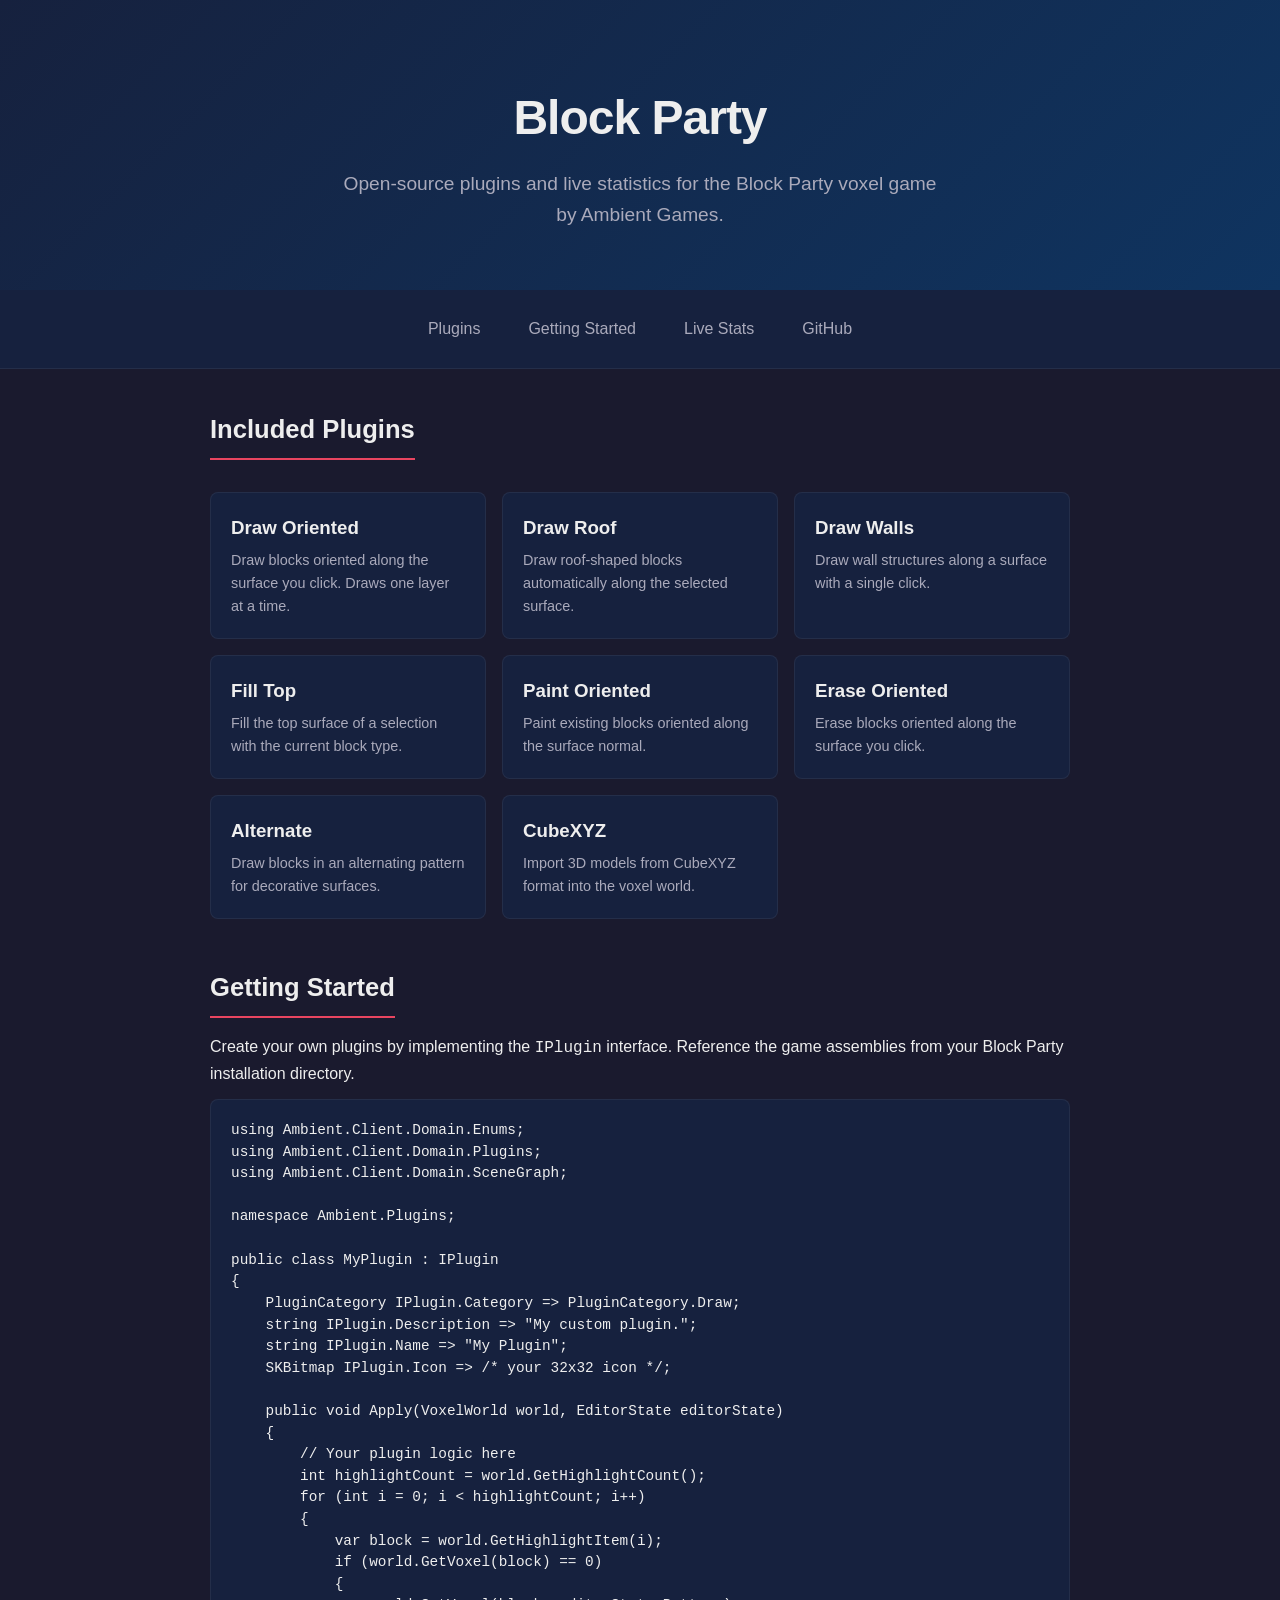
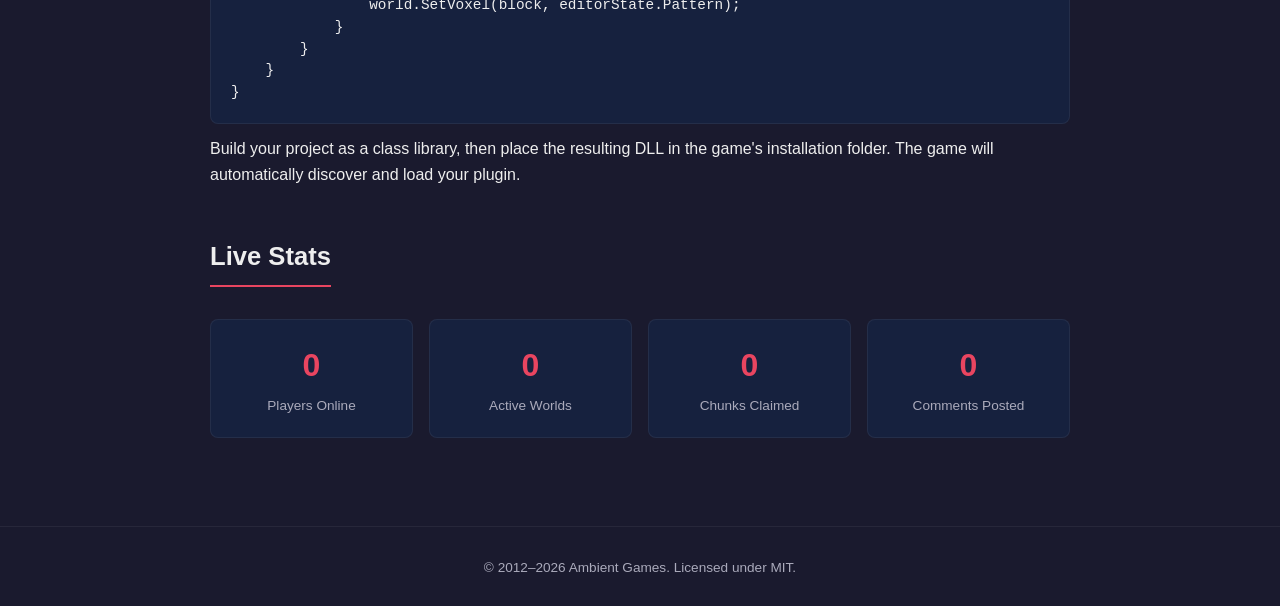
==== docs/index.html @ 3ad55724 "Initial commit - Block Party plugins and GitHub Pages site" ====
<!DOCTYPE html>
<html lang="en">
<head>
    <meta charset="UTF-8">
    <meta name="viewport" content="width=device-width, initial-scale=1.0">
    <title>Block Party - Plugins &amp; Stats</title>
    <link rel="stylesheet" href="css/style.css">
</head>
<body>

<div class="hero">
    <h1>Block Party</h1>
    <p>Open-source plugins and live statistics for the Block Party voxel game by Ambient Games.</p>
</div>

<nav>
    <a href="#plugins">Plugins</a>
    <a href="#getting-started">Getting Started</a>
    <a href="#stats">Live Stats</a>
    <a href="https://github.com/AmbientGames/BlockParty">GitHub</a>
</nav>

<div class="container">

    <section id="plugins">
        <h2>Included Plugins</h2>
        <div class="plugin-grid">
            <div class="plugin-card">
                <h3>Draw Oriented</h3>
                <p>Draw blocks oriented along the surface you click. Draws one layer at a time.</p>
            </div>
            <div class="plugin-card">
                <h3>Draw Roof</h3>
                <p>Draw roof-shaped blocks automatically along the selected surface.</p>
            </div>
            <div class="plugin-card">
                <h3>Draw Walls</h3>
                <p>Draw wall structures along a surface with a single click.</p>
            </div>
            <div class="plugin-card">
                <h3>Fill Top</h3>
                <p>Fill the top surface of a selection with the current block type.</p>
            </div>
            <div class="plugin-card">
                <h3>Paint Oriented</h3>
                <p>Paint existing blocks oriented along the surface normal.</p>
            </div>
            <div class="plugin-card">
                <h3>Erase Oriented</h3>
                <p>Erase blocks oriented along the surface you click.</p>
            </div>
            <div class="plugin-card">
                <h3>Alternate</h3>
                <p>Draw blocks in an alternating pattern for decorative surfaces.</p>
            </div>
            <div class="plugin-card">
                <h3>CubeXYZ</h3>
                <p>Import 3D models from CubeXYZ format into the voxel world.</p>
            </div>
        </div>
    </section>

    <section id="getting-started">
        <h2>Getting Started</h2>
        <p>Create your own plugins by implementing the <code>IPlugin</code> interface. Reference the game assemblies from your Block Party installation directory.</p>

        <pre><code>using Ambient.Client.Domain.Enums;
using Ambient.Client.Domain.Plugins;
using Ambient.Client.Domain.SceneGraph;

namespace Ambient.Plugins;

public class MyPlugin : IPlugin
{
    PluginCategory IPlugin.Category =&gt; PluginCategory.Draw;
    string IPlugin.Description =&gt; "My custom plugin.";
    string IPlugin.Name =&gt; "My Plugin";
    SKBitmap IPlugin.Icon =&gt; /* your 32x32 icon */;

    public void Apply(VoxelWorld world, EditorState editorState)
    {
        // Your plugin logic here
        int highlightCount = world.GetHighlightCount();
        for (int i = 0; i &lt; highlightCount; i++)
        {
            var block = world.GetHighlightItem(i);
            if (world.GetVoxel(block) == 0)
            {
                world.SetVoxel(block, editorState.Pattern);
            }
        }
    }
}</code></pre>

        <p>Build your project as a class library, then place the resulting DLL in the game's installation folder. The game will automatically discover and load your plugin.</p>
    </section>

    <section id="stats">
        <h2>Live Stats</h2>
        <div id="stats-container">
            <div class="stat-card">
                <div class="value" id="stat-players">--</div>
                <div class="label">Players Online</div>
            </div>
            <div class="stat-card">
                <div class="value" id="stat-worlds">--</div>
                <div class="label">Active Worlds</div>
            </div>
            <div class="stat-card">
                <div class="value" id="stat-chunks">--</div>
                <div class="label">Chunks Claimed</div>
            </div>
            <div class="stat-card">
                <div class="value" id="stat-comments">--</div>
                <div class="label">Comments Posted</div>
            </div>
        </div>
    </section>

</div>

<footer>
    &copy; 2012&ndash;2026 Ambient Games. Licensed under MIT.
</footer>

<script>
    async function loadStats() {
        try {
            const response = await fetch('data/stats.json');
            if (!response.ok) return;
            const stats = await response.json();
            if (stats.playersOnline !== undefined)
                document.getElementById('stat-players').textContent = stats.playersOnline.toLocaleString();
            if (stats.activeWorlds !== undefined)
                document.getElementById('stat-worlds').textContent = stats.activeWorlds.toLocaleString();
            if (stats.chunksClaimed !== undefined)
                document.getElementById('stat-chunks').textContent = stats.chunksClaimed.toLocaleString();
            if (stats.commentsPosted !== undefined)
                document.getElementById('stat-comments').textContent = stats.commentsPosted.toLocaleString();
        } catch (e) {
            // Stats not available yet
        }
    }
    loadStats();
</script>

</body>
</html>
---- docs/css/style.css ----
:root {
    --bg: #1a1a2e;
    --surface: #16213e;
    --primary: #0f3460;
    --accent: #e94560;
    --text: #eee;
    --text-muted: #aab;
    --radius: 8px;
}

* { margin: 0; padding: 0; box-sizing: border-box; }

body {
    font-family: -apple-system, BlinkMacSystemFont, "Segoe UI", Roboto, Helvetica, Arial, sans-serif;
    background: var(--bg);
    color: var(--text);
    line-height: 1.6;
}

a { color: var(--accent); text-decoration: none; }
a:hover { text-decoration: underline; }

/* Header */
.hero {
    text-align: center;
    padding: 80px 20px 60px;
    background: linear-gradient(135deg, var(--surface), var(--primary));
}

.hero h1 {
    font-size: 3rem;
    margin-bottom: 12px;
    letter-spacing: -1px;
}

.hero p {
    font-size: 1.2rem;
    color: var(--text-muted);
    max-width: 600px;
    margin: 0 auto;
}

/* Navigation */
nav {
    display: flex;
    justify-content: center;
    gap: 24px;
    padding: 20px;
    background: var(--surface);
    border-bottom: 1px solid rgba(255,255,255,0.06);
}

nav a {
    color: var(--text-muted);
    font-weight: 500;
    padding: 6px 12px;
    border-radius: var(--radius);
    transition: background 0.2s;
}

nav a:hover {
    background: var(--primary);
    color: var(--text);
    text-decoration: none;
}

/* Content */
.container {
    max-width: 900px;
    margin: 0 auto;
    padding: 40px 20px;
}

section {
    margin-bottom: 48px;
}

section h2 {
    font-size: 1.6rem;
    margin-bottom: 16px;
    padding-bottom: 8px;
    border-bottom: 2px solid var(--accent);
    display: inline-block;
}

/* Plugin cards */
.plugin-grid {
    display: grid;
    grid-template-columns: repeat(auto-fill, minmax(260px, 1fr));
    gap: 16px;
    margin-top: 16px;
}

.plugin-card {
    background: var(--surface);
    border: 1px solid rgba(255,255,255,0.06);
    border-radius: var(--radius);
    padding: 20px;
}

.plugin-card h3 { margin-bottom: 6px; }
.plugin-card p { color: var(--text-muted); font-size: 0.9rem; }

/* Code block */
pre {
    background: var(--surface);
    border: 1px solid rgba(255,255,255,0.06);
    border-radius: var(--radius);
    padding: 20px;
    overflow-x: auto;
    font-size: 0.9rem;
    line-height: 1.5;
    margin: 12px 0;
}

code {
    font-family: "Cascadia Code", "Fira Code", Consolas, monospace;
}

/* Stats section */
#stats-container {
    display: grid;
    grid-template-columns: repeat(auto-fill, minmax(180px, 1fr));
    gap: 16px;
    margin-top: 16px;
}

.stat-card {
    background: var(--surface);
    border: 1px solid rgba(255,255,255,0.06);
    border-radius: var(--radius);
    padding: 20px;
    text-align: center;
}

.stat-card .value {
    font-size: 2rem;
    font-weight: 700;
    color: var(--accent);
}

.stat-card .label {
    color: var(--text-muted);
    font-size: 0.85rem;
    margin-top: 4px;
}

/* Footer */
footer {
    text-align: center;
    padding: 30px 20px;
    color: var(--text-muted);
    font-size: 0.85rem;
    border-top: 1px solid rgba(255,255,255,0.06);
}
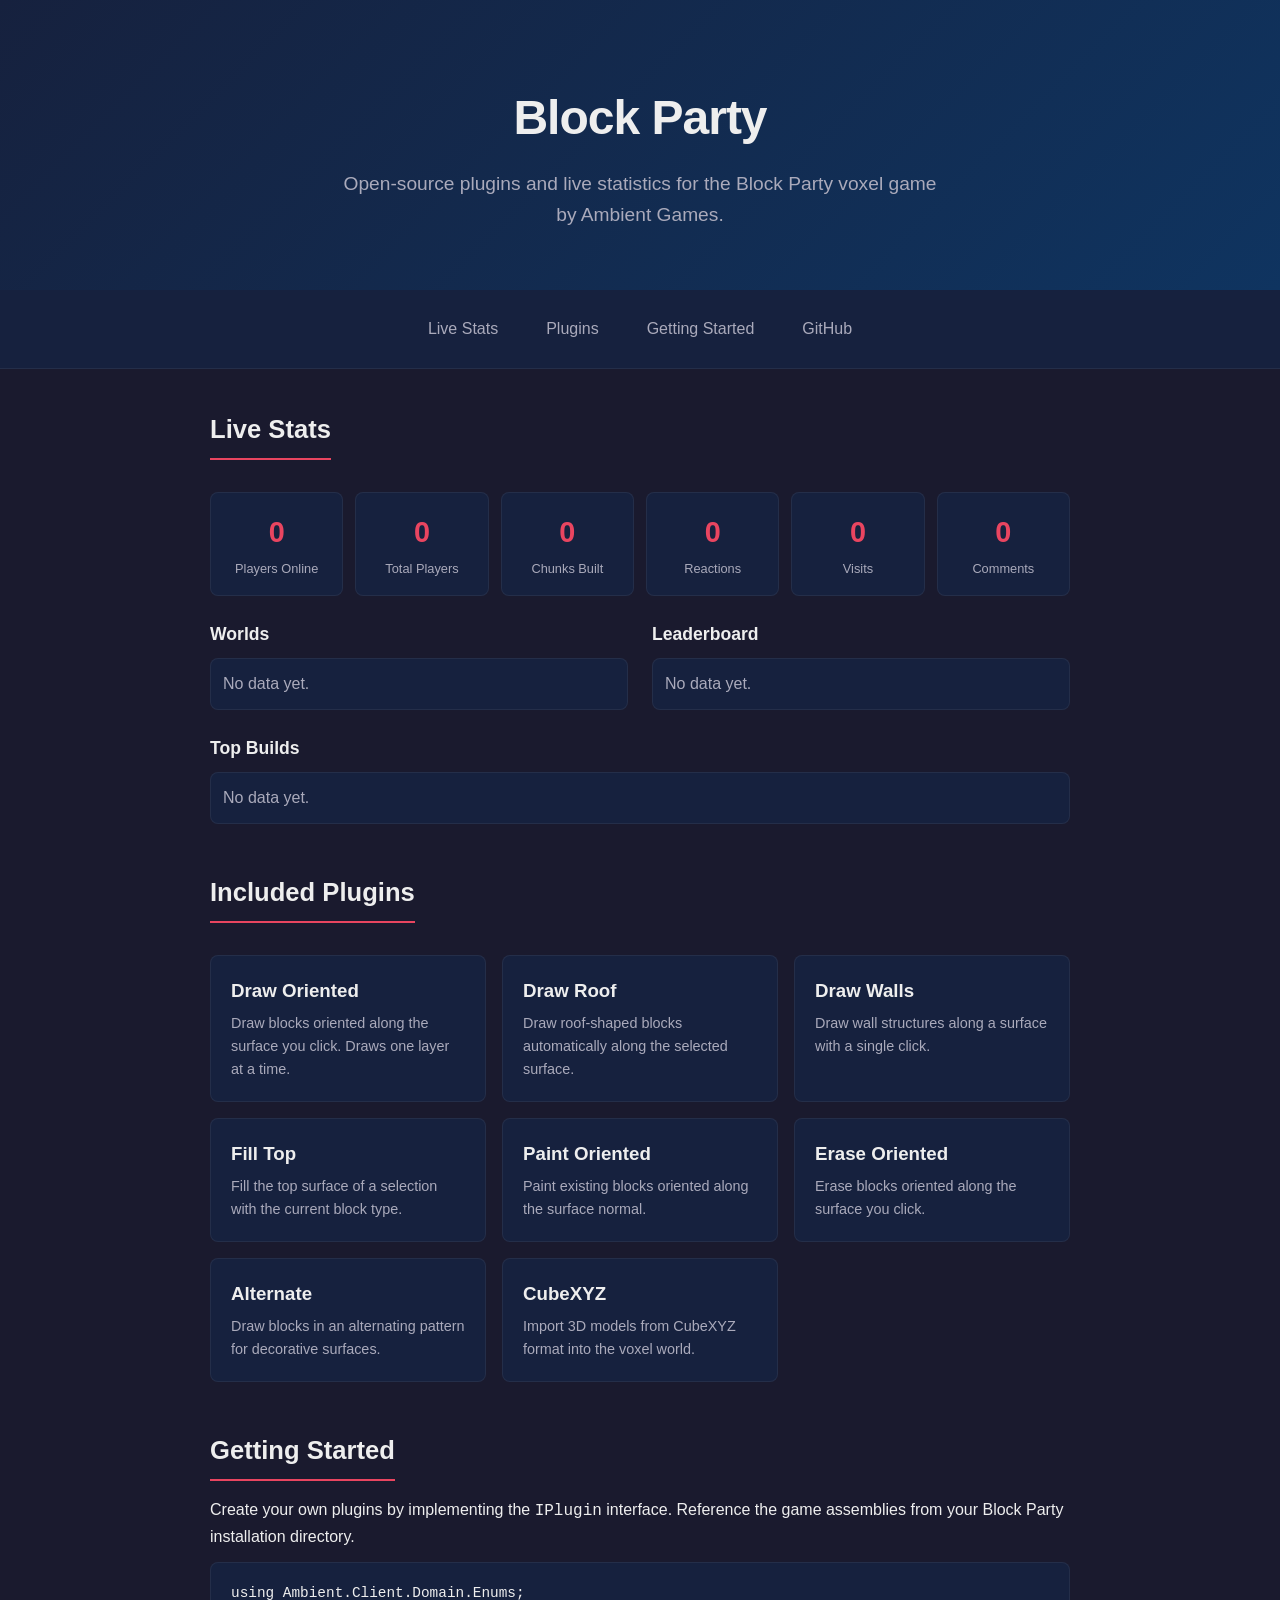
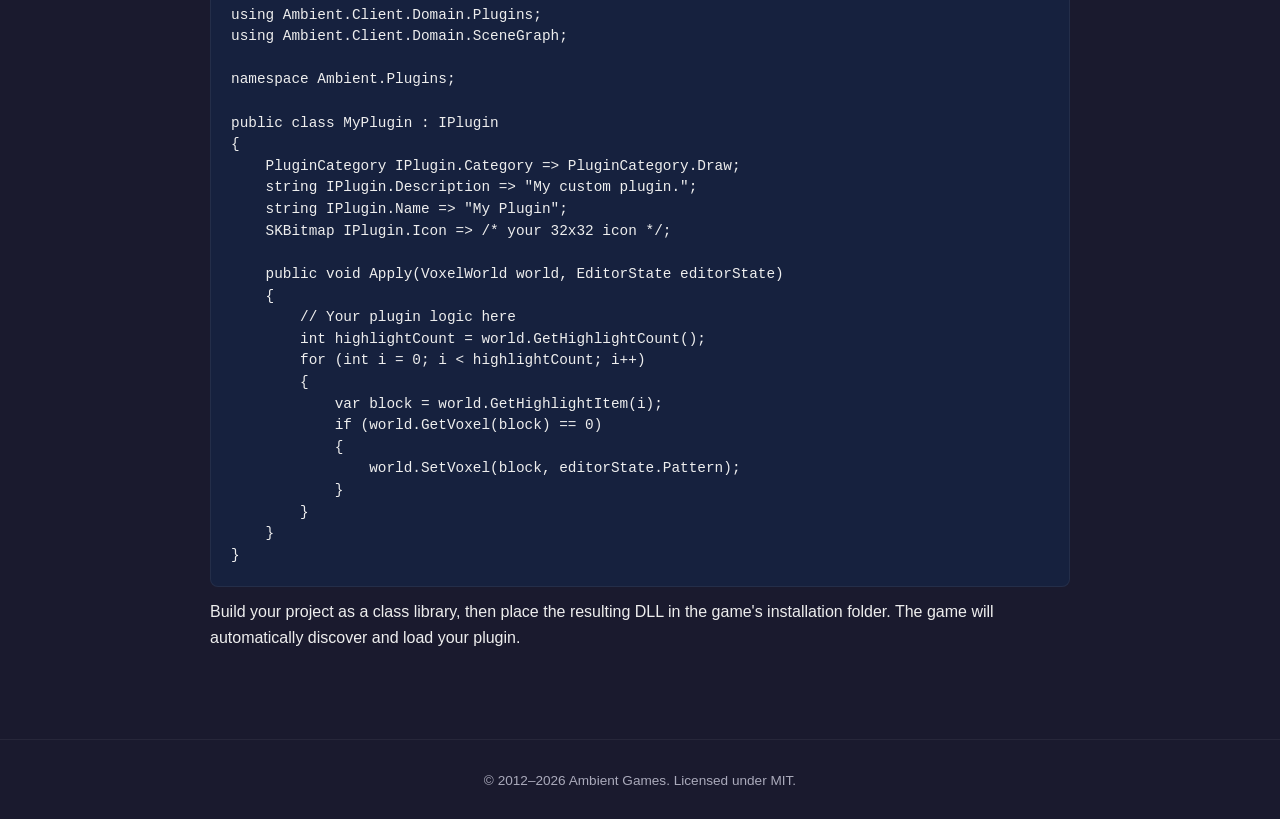
==== commit 311f7606: "Statistics update" ====
--- a/docs/index.html
+++ b/docs/index.html
@@ -14,13 +14,65 @@
 </div>
 
 <nav>
+    <a href="#stats">Live Stats</a>
     <a href="#plugins">Plugins</a>
     <a href="#getting-started">Getting Started</a>
-    <a href="#stats">Live Stats</a>
     <a href="https://github.com/AmbientGames/BlockParty">GitHub</a>
 </nav>
 
 <div class="container">
+
+    <section id="stats">
+        <h2>Live Stats</h2>
+        <div class="stats-overview">
+            <div class="stat-card">
+                <div class="value" id="stat-online">--</div>
+                <div class="label">Players Online</div>
+            </div>
+            <div class="stat-card">
+                <div class="value" id="stat-players">--</div>
+                <div class="label">Total Players</div>
+            </div>
+            <div class="stat-card">
+                <div class="value" id="stat-chunks">--</div>
+                <div class="label">Chunks Built</div>
+            </div>
+            <div class="stat-card">
+                <div class="value" id="stat-reactions">--</div>
+                <div class="label">Reactions</div>
+            </div>
+            <div class="stat-card">
+                <div class="value" id="stat-visits">--</div>
+                <div class="label">Visits</div>
+            </div>
+            <div class="stat-card">
+                <div class="value" id="stat-comments">--</div>
+                <div class="label">Comments</div>
+            </div>
+        </div>
+
+        <div class="stats-details">
+            <div class="stats-column">
+                <h3>Worlds</h3>
+                <div id="worlds-list" class="stats-table-wrap">
+                    <p class="muted">Loading...</p>
+                </div>
+            </div>
+            <div class="stats-column">
+                <h3>Leaderboard</h3>
+                <div id="leaderboard" class="stats-table-wrap">
+                    <p class="muted">Loading...</p>
+                </div>
+            </div>
+        </div>
+
+        <h3>Top Builds</h3>
+        <div id="top-builds" class="stats-table-wrap">
+            <p class="muted">Loading...</p>
+        </div>
+
+        <p class="muted stats-updated" id="stats-updated"></p>
+    </section>
 
     <section id="plugins">
         <h2>Included Plugins</h2>
@@ -95,28 +147,6 @@
         <p>Build your project as a class library, then place the resulting DLL in the game's installation folder. The game will automatically discover and load your plugin.</p>
     </section>
 
-    <section id="stats">
-        <h2>Live Stats</h2>
-        <div id="stats-container">
-            <div class="stat-card">
-                <div class="value" id="stat-players">--</div>
-                <div class="label">Players Online</div>
-            </div>
-            <div class="stat-card">
-                <div class="value" id="stat-worlds">--</div>
-                <div class="label">Active Worlds</div>
-            </div>
-            <div class="stat-card">
-                <div class="value" id="stat-chunks">--</div>
-                <div class="label">Chunks Claimed</div>
-            </div>
-            <div class="stat-card">
-                <div class="value" id="stat-comments">--</div>
-                <div class="label">Comments Posted</div>
-            </div>
-        </div>
-    </section>
-
 </div>
 
 <footer>
@@ -124,19 +154,61 @@
 </footer>
 
 <script>
+    const fmt = n => (n ?? 0).toLocaleString();
+
+    function buildTable(headers, rows) {
+        if (!rows || rows.length === 0) return '<p class="muted">No data yet.</p>';
+        let html = '<table><thead><tr>';
+        headers.forEach(h => html += `<th>${h.label}</th>`);
+        html += '</tr></thead><tbody>';
+        rows.forEach(row => {
+            html += '<tr>';
+            headers.forEach(h => html += `<td>${h.fmt ? h.fmt(row[h.key]) : row[h.key]}</td>`);
+            html += '</tr>';
+        });
+        html += '</tbody></table>';
+        return html;
+    }
+
     async function loadStats() {
         try {
             const response = await fetch('data/stats.json');
             if (!response.ok) return;
-            const stats = await response.json();
-            if (stats.playersOnline !== undefined)
-                document.getElementById('stat-players').textContent = stats.playersOnline.toLocaleString();
-            if (stats.activeWorlds !== undefined)
-                document.getElementById('stat-worlds').textContent = stats.activeWorlds.toLocaleString();
-            if (stats.chunksClaimed !== undefined)
-                document.getElementById('stat-chunks').textContent = stats.chunksClaimed.toLocaleString();
-            if (stats.commentsPosted !== undefined)
-                document.getElementById('stat-comments').textContent = stats.commentsPosted.toLocaleString();
+            const s = await response.json();
+
+            document.getElementById('stat-online').textContent = fmt(s.playersOnline);
+            document.getElementById('stat-players').textContent = fmt(s.totals?.players);
+            document.getElementById('stat-chunks').textContent = fmt(s.totals?.chunks);
+            document.getElementById('stat-reactions').textContent = fmt(s.totals?.reactions);
+            document.getElementById('stat-visits').textContent = fmt(s.totals?.visits);
+            document.getElementById('stat-comments').textContent = fmt(s.totals?.comments);
+
+            document.getElementById('worlds-list').innerHTML = buildTable(
+                [
+                    { label: 'World', key: 'name' },
+                    { label: 'Online', key: 'activePlayers', fmt },
+                    { label: 'Chunks', key: 'totalChunks', fmt }
+                ], s.worlds);
+
+            document.getElementById('leaderboard').innerHTML = buildTable(
+                [
+                    { label: 'Player', key: 'displayName' },
+                    { label: 'Rep', key: 'reputation', fmt },
+                    { label: 'Blocks', key: 'blocksPlaced', fmt },
+                    { label: 'Sectors', key: 'sectorsOwned', fmt }
+                ], s.leaderboard);
+
+            document.getElementById('top-builds').innerHTML = buildTable(
+                [
+                    { label: 'Owner', key: 'ownerName' },
+                    { label: 'Rep', key: 'reputation', fmt },
+                    { label: 'Visits', key: 'visitCount', fmt }
+                ], s.topBuilds);
+
+            if (s.generatedUtc) {
+                const d = new Date(s.generatedUtc);
+                document.getElementById('stats-updated').textContent = 'Last updated: ' + d.toLocaleString();
+            }
         } catch (e) {
             // Stats not available yet
         }
--- a/docs/css/style.css
+++ b/docs/css/style.css
@@ -118,10 +118,10 @@
 }
 
 /* Stats section */
-#stats-container {
+.stats-overview {
     display: grid;
-    grid-template-columns: repeat(auto-fill, minmax(180px, 1fr));
-    gap: 16px;
+    grid-template-columns: repeat(auto-fill, minmax(130px, 1fr));
+    gap: 12px;
     margin-top: 16px;
 }
 
@@ -129,20 +129,79 @@
     background: var(--surface);
     border: 1px solid rgba(255,255,255,0.06);
     border-radius: var(--radius);
-    padding: 20px;
+    padding: 16px;
     text-align: center;
 }
 
 .stat-card .value {
-    font-size: 2rem;
+    font-size: 1.8rem;
     font-weight: 700;
     color: var(--accent);
 }
 
 .stat-card .label {
     color: var(--text-muted);
+    font-size: 0.8rem;
+    margin-top: 4px;
+}
+
+.stats-details {
+    display: grid;
+    grid-template-columns: 1fr 1fr;
+    gap: 24px;
+    margin: 24px 0;
+}
+
+.stats-details h3,
+#stats h3 {
+    font-size: 1.1rem;
+    margin-bottom: 10px;
+    color: var(--text);
+}
+
+.stats-table-wrap {
+    background: var(--surface);
+    border: 1px solid rgba(255,255,255,0.06);
+    border-radius: var(--radius);
+    padding: 12px;
+    overflow-x: auto;
+}
+
+.stats-table-wrap table {
+    width: 100%;
+    border-collapse: collapse;
     font-size: 0.85rem;
-    margin-top: 4px;
+}
+
+.stats-table-wrap th {
+    text-align: left;
+    color: var(--text-muted);
+    font-weight: 600;
+    padding: 6px 8px;
+    border-bottom: 1px solid rgba(255,255,255,0.08);
+}
+
+.stats-table-wrap td {
+    padding: 6px 8px;
+    border-bottom: 1px solid rgba(255,255,255,0.04);
+}
+
+.stats-table-wrap tr:last-child td {
+    border-bottom: none;
+}
+
+.stats-updated {
+    margin-top: 16px;
+    text-align: right;
+    font-size: 0.8rem;
+}
+
+.muted { color: var(--text-muted); }
+
+@media (max-width: 600px) {
+    .stats-details {
+        grid-template-columns: 1fr;
+    }
 }
 
 /* Footer */
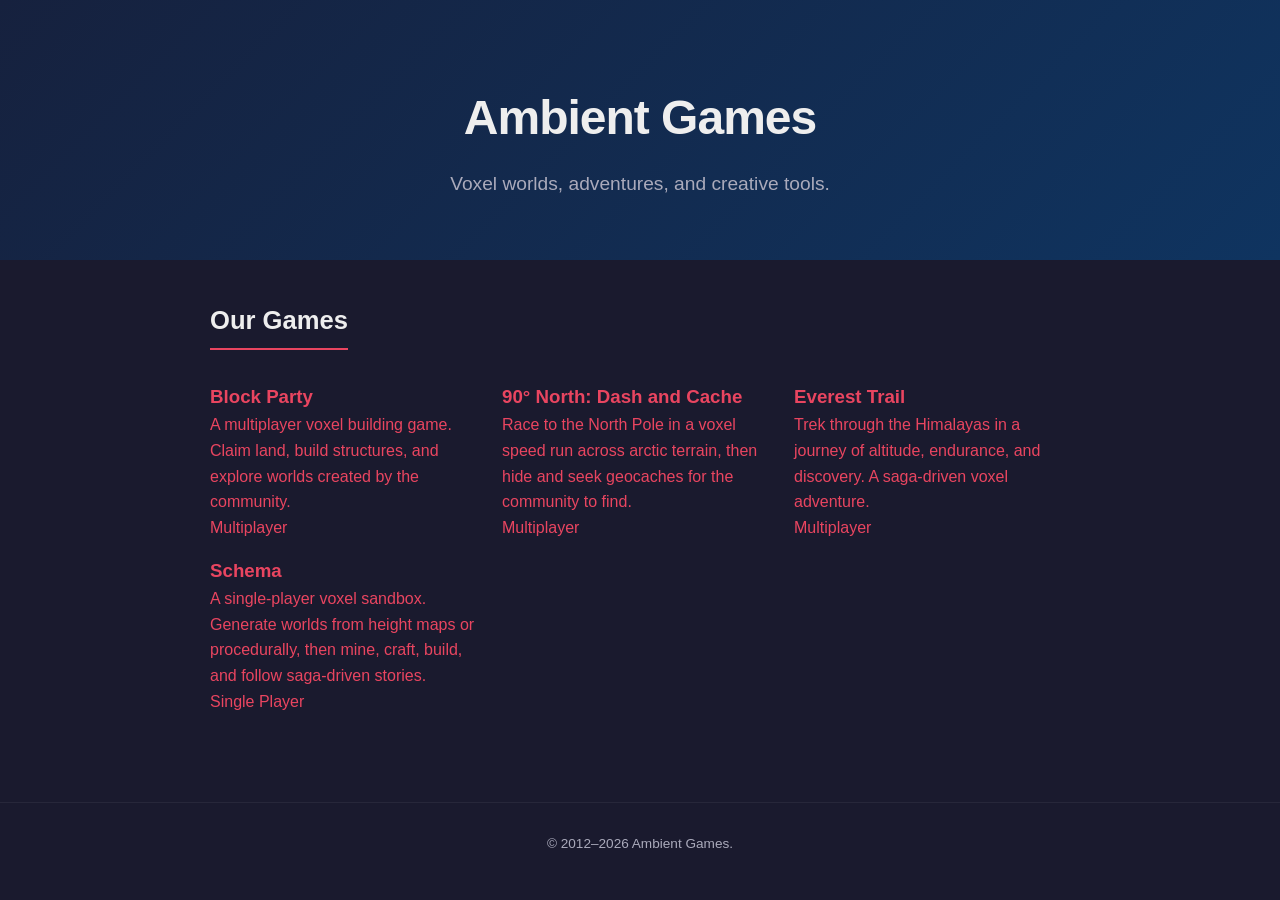
==== commit 938a790c: "Update descriptions and copyright" ====
--- a/docs/index.html
+++ b/docs/index.html
@@ -3,218 +3,49 @@
 <head>
     <meta charset="UTF-8">
     <meta name="viewport" content="width=device-width, initial-scale=1.0">
-    <title>Block Party - Plugins &amp; Stats</title>
+    <title>Ambient Games</title>
     <link rel="stylesheet" href="css/style.css">
 </head>
 <body>
 
 <div class="hero">
-    <h1>Block Party</h1>
-    <p>Open-source plugins and live statistics for the Block Party voxel game by Ambient Games.</p>
+    <h1>Ambient Games</h1>
+    <p>Voxel worlds, adventures, and creative tools.</p>
 </div>
-
-<nav>
-    <a href="#stats">Live Stats</a>
-    <a href="#plugins">Plugins</a>
-    <a href="#getting-started">Getting Started</a>
-    <a href="https://github.com/AmbientGames/BlockParty">GitHub</a>
-</nav>
 
 <div class="container">
 
-    <section id="stats">
-        <h2>Live Stats</h2>
-        <div class="stats-overview">
-            <div class="stat-card">
-                <div class="value" id="stat-online">--</div>
-                <div class="label">Players Online</div>
-            </div>
-            <div class="stat-card">
-                <div class="value" id="stat-players">--</div>
-                <div class="label">Total Players</div>
-            </div>
-            <div class="stat-card">
-                <div class="value" id="stat-chunks">--</div>
-                <div class="label">Chunks Built</div>
-            </div>
-            <div class="stat-card">
-                <div class="value" id="stat-reactions">--</div>
-                <div class="label">Reactions</div>
-            </div>
-            <div class="stat-card">
-                <div class="value" id="stat-visits">--</div>
-                <div class="label">Visits</div>
-            </div>
-            <div class="stat-card">
-                <div class="value" id="stat-comments">--</div>
-                <div class="label">Comments</div>
-            </div>
+    <section>
+        <h2>Our Games</h2>
+        <div class="plugin-grid">
+            <a href="blockparty/" class="product-card">
+                <h3>Block Party</h3>
+                <p>A multiplayer voxel building game. Claim land, build structures, and explore worlds created by the community.</p>
+                <span class="product-tag">Multiplayer</span>
+            </a>
+            <a href="90north/" class="product-card">
+                <h3>90&deg; North: Dash and Cache</h3>
+                <p>Race to the North Pole in a voxel speed run across arctic terrain, then hide and seek geocaches for the community to find.</p>
+                <span class="product-tag">Multiplayer</span>
+            </a>
+            <a href="everesttrail/" class="product-card">
+                <h3>Everest Trail</h3>
+                <p>Trek through the Himalayas in a journey of altitude, endurance, and discovery. A saga-driven voxel adventure.</p>
+                <span class="product-tag">Multiplayer</span>
+            </a>
+            <a href="schema/" class="product-card">
+                <h3>Schema</h3>
+                <p>A single-player voxel sandbox. Generate worlds from height maps or procedurally, then mine, craft, build, and follow saga-driven stories.</p>
+                <span class="product-tag">Single Player</span>
+            </a>
         </div>
-
-        <div class="stats-details">
-            <div class="stats-column">
-                <h3>Worlds</h3>
-                <div id="worlds-list" class="stats-table-wrap">
-                    <p class="muted">Loading...</p>
-                </div>
-            </div>
-            <div class="stats-column">
-                <h3>Leaderboard</h3>
-                <div id="leaderboard" class="stats-table-wrap">
-                    <p class="muted">Loading...</p>
-                </div>
-            </div>
-        </div>
-
-        <h3>Top Builds</h3>
-        <div id="top-builds" class="stats-table-wrap">
-            <p class="muted">Loading...</p>
-        </div>
-
-        <p class="muted stats-updated" id="stats-updated"></p>
-    </section>
-
-    <section id="plugins">
-        <h2>Included Plugins</h2>
-        <div class="plugin-grid">
-            <div class="plugin-card">
-                <h3>Draw Oriented</h3>
-                <p>Draw blocks oriented along the surface you click. Draws one layer at a time.</p>
-            </div>
-            <div class="plugin-card">
-                <h3>Draw Roof</h3>
-                <p>Draw roof-shaped blocks automatically along the selected surface.</p>
-            </div>
-            <div class="plugin-card">
-                <h3>Draw Walls</h3>
-                <p>Draw wall structures along a surface with a single click.</p>
-            </div>
-            <div class="plugin-card">
-                <h3>Fill Top</h3>
-                <p>Fill the top surface of a selection with the current block type.</p>
-            </div>
-            <div class="plugin-card">
-                <h3>Paint Oriented</h3>
-                <p>Paint existing blocks oriented along the surface normal.</p>
-            </div>
-            <div class="plugin-card">
-                <h3>Erase Oriented</h3>
-                <p>Erase blocks oriented along the surface you click.</p>
-            </div>
-            <div class="plugin-card">
-                <h3>Alternate</h3>
-                <p>Draw blocks in an alternating pattern for decorative surfaces.</p>
-            </div>
-            <div class="plugin-card">
-                <h3>CubeXYZ</h3>
-                <p>Import 3D models from CubeXYZ format into the voxel world.</p>
-            </div>
-        </div>
-    </section>
-
-    <section id="getting-started">
-        <h2>Getting Started</h2>
-        <p>Create your own plugins by implementing the <code>IPlugin</code> interface. Reference the game assemblies from your Block Party installation directory.</p>
-
-        <pre><code>using Ambient.Client.Domain.Enums;
-using Ambient.Client.Domain.Plugins;
-using Ambient.Client.Domain.SceneGraph;
-
-namespace Ambient.Plugins;
-
-public class MyPlugin : IPlugin
-{
-    PluginCategory IPlugin.Category =&gt; PluginCategory.Draw;
-    string IPlugin.Description =&gt; "My custom plugin.";
-    string IPlugin.Name =&gt; "My Plugin";
-    SKBitmap IPlugin.Icon =&gt; /* your 32x32 icon */;
-
-    public void Apply(VoxelWorld world, EditorState editorState)
-    {
-        // Your plugin logic here
-        int highlightCount = world.GetHighlightCount();
-        for (int i = 0; i &lt; highlightCount; i++)
-        {
-            var block = world.GetHighlightItem(i);
-            if (world.GetVoxel(block) == 0)
-            {
-                world.SetVoxel(block, editorState.Pattern);
-            }
-        }
-    }
-}</code></pre>
-
-        <p>Build your project as a class library, then place the resulting DLL in the game's installation folder. The game will automatically discover and load your plugin.</p>
     </section>
 
 </div>
 
 <footer>
-    &copy; 2012&ndash;2026 Ambient Games. Licensed under MIT.
+    &copy; 2012&ndash;2026 Ambient Games.
 </footer>
-
-<script>
-    const fmt = n => (n ?? 0).toLocaleString();
-
-    function buildTable(headers, rows) {
-        if (!rows || rows.length === 0) return '<p class="muted">No data yet.</p>';
-        let html = '<table><thead><tr>';
-        headers.forEach(h => html += `<th>${h.label}</th>`);
-        html += '</tr></thead><tbody>';
-        rows.forEach(row => {
-            html += '<tr>';
-            headers.forEach(h => html += `<td>${h.fmt ? h.fmt(row[h.key]) : row[h.key]}</td>`);
-            html += '</tr>';
-        });
-        html += '</tbody></table>';
-        return html;
-    }
-
-    async function loadStats() {
-        try {
-            const response = await fetch('data/stats.json');
-            if (!response.ok) return;
-            const s = await response.json();
-
-            document.getElementById('stat-online').textContent = fmt(s.playersOnline);
-            document.getElementById('stat-players').textContent = fmt(s.totals?.players);
-            document.getElementById('stat-chunks').textContent = fmt(s.totals?.chunks);
-            document.getElementById('stat-reactions').textContent = fmt(s.totals?.reactions);
-            document.getElementById('stat-visits').textContent = fmt(s.totals?.visits);
-            document.getElementById('stat-comments').textContent = fmt(s.totals?.comments);
-
-            document.getElementById('worlds-list').innerHTML = buildTable(
-                [
-                    { label: 'World', key: 'name' },
-                    { label: 'Online', key: 'activePlayers', fmt },
-                    { label: 'Chunks', key: 'totalChunks', fmt }
-                ], s.worlds);
-
-            document.getElementById('leaderboard').innerHTML = buildTable(
-                [
-                    { label: 'Player', key: 'displayName' },
-                    { label: 'Rep', key: 'reputation', fmt },
-                    { label: 'Blocks', key: 'blocksPlaced', fmt },
-                    { label: 'Sectors', key: 'sectorsOwned', fmt }
-                ], s.leaderboard);
-
-            document.getElementById('top-builds').innerHTML = buildTable(
-                [
-                    { label: 'Owner', key: 'ownerName' },
-                    { label: 'Rep', key: 'reputation', fmt },
-                    { label: 'Visits', key: 'visitCount', fmt }
-                ], s.topBuilds);
-
-            if (s.generatedUtc) {
-                const d = new Date(s.generatedUtc);
-                document.getElementById('stats-updated').textContent = 'Last updated: ' + d.toLocaleString();
-            }
-        } catch (e) {
-            // Stats not available yet
-        }
-    }
-    loadStats();
-</script>
 
 </body>
 </html>
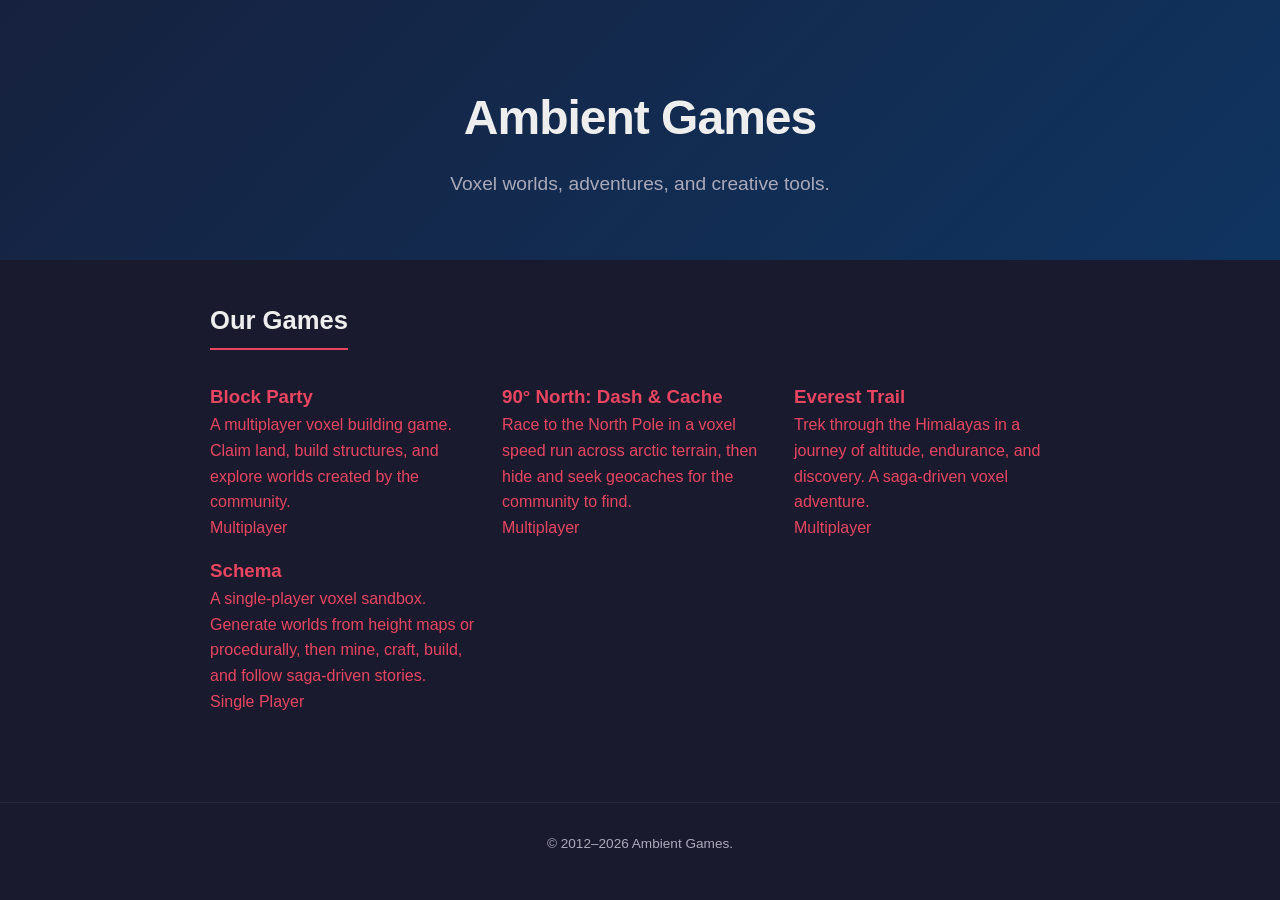
==== commit 8d9d4ce0: "Improved descriptions" ====
--- a/docs/index.html
+++ b/docs/index.html
@@ -24,7 +24,7 @@
                 <span class="product-tag">Multiplayer</span>
             </a>
             <a href="90north/" class="product-card">
-                <h3>90&deg; North: Dash and Cache</h3>
+                <h3>90&deg; North: Dash &amp; Cache</h3>
                 <p>Race to the North Pole in a voxel speed run across arctic terrain, then hide and seek geocaches for the community to find.</p>
                 <span class="product-tag">Multiplayer</span>
             </a>
